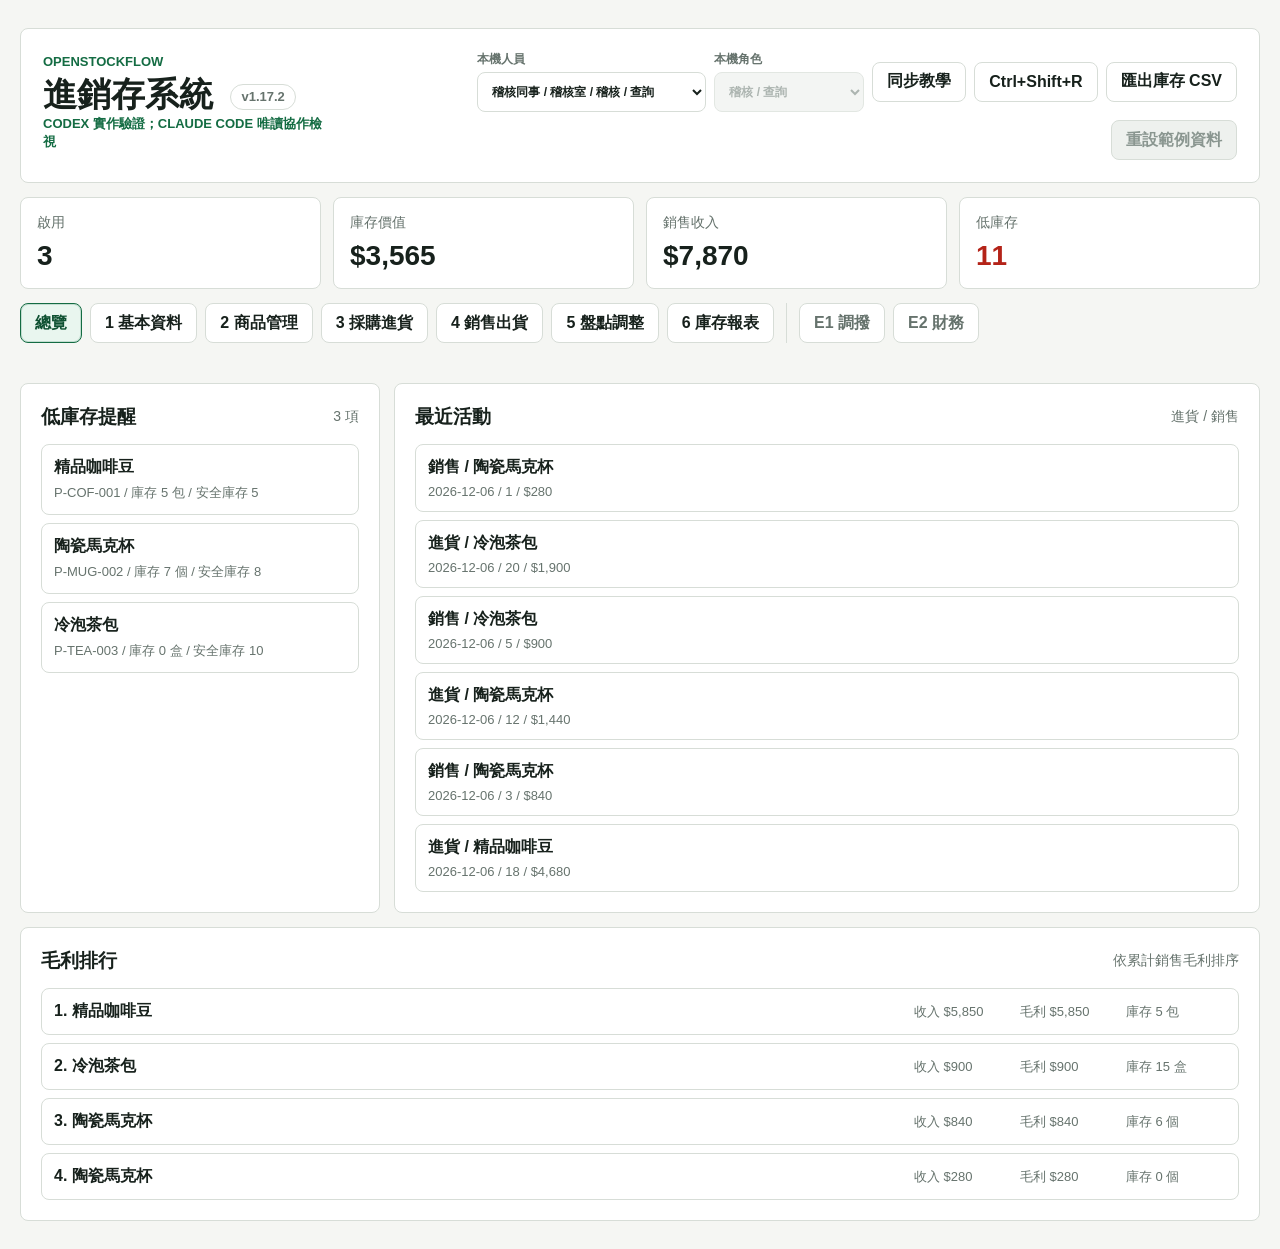
==== index.html @ f435f367 "Refactor: schema normalization — header/lines split, field renames, categoryId FK Problem 1: purchas" ====
<!doctype html>
<html lang="zh-Hant">
  <head>
    <meta charset="utf-8">
    <meta name="viewport" content="width=device-width, initial-scale=1">
    <title>OpenStockFlow 進銷存系統</title>
    <link rel="stylesheet" href="./styles.css?v=1.17.2">
  </head>
  <body>
    <main class="app-shell">
      <header class="app-header">
        <div>
          <p class="eyebrow">OpenStockFlow</p>
          <h1>進銷存系統 <span class="version-badge" id="app-version">v0.0.0</span></h1>
          <p class="eyebrow">Codex 實作驗證；Claude Code 唯讀協作檢視</p>
        </div>
        <div class="header-actions">
          <label class="role-control">
            <span>本機人員</span>
            <select id="employee-select" aria-label="本機人員"></select>
          </label>
          <label class="role-control">
            <span>本機角色</span>
            <select id="role-select" aria-label="本機角色">
              <option value="owner">老闆 / 管理者</option>
              <option value="purchasing">採購</option>
              <option value="sales">銷售</option>
              <option value="warehouse">倉管</option>
              <option value="finance">財務</option>
              <option value="auditor">稽核 / 查詢</option>
            </select>
          </label>
          <button class="button-secondary" id="learning-button" type="button" data-tab="learning">同步教學</button>
          <button class="button-secondary" id="refresh-button" type="button" title="重新整理頁面">Ctrl+Shift+R</button>
          <button class="button-secondary" id="export-button" type="button">匯出庫存 CSV</button>
          <button class="button-danger" id="reset-button" type="button">重設範例資料</button>
        </div>
      </header>

      <section class="metrics" aria-label="總覽指標">
        <article class="metric">
          <span>啟用商品</span>
          <strong id="metric-products">0</strong>
        </article>
        <article class="metric">
          <span>庫存價值</span>
          <strong id="metric-stock-value">$0</strong>
        </article>
        <article class="metric">
          <span>銷售收入</span>
          <strong id="metric-revenue">$0</strong>
        </article>
        <article class="metric danger-metric">
          <span>低庫存</span>
          <strong id="metric-low-stock">0</strong>
        </article>
      </section>

      <nav class="tabs" aria-label="OpenStockFlow 功能模組">
        <div class="tab-group" aria-label="第一版功能">
          <button class="tab is-active" type="button" data-tab="overview">總覽</button>
          <button class="tab" type="button" data-tab="masterdata">1 基本資料</button>
          <button class="tab" type="button" data-tab="products">2 商品管理</button>
          <button class="tab" type="button" data-tab="purchases">3 採購進貨</button>
          <button class="tab" type="button" data-tab="sales">4 銷售出貨</button>
          <button class="tab" type="button" data-tab="adjustments">5 盤點調整</button>
          <button class="tab" type="button" data-tab="reports">6 庫存報表</button>
        </div>
        <div class="tab-group extension-tabs" aria-label="延伸模組">
          <button class="tab extension-tab" type="button" data-tab="transfers">E1 調撥</button>
          <button class="tab extension-tab" type="button" data-tab="finance">E2 財務</button>
        </div>
      </nav>

      <p class="status" id="status-line" role="status"></p>

      <section class="view is-active" data-view="overview">
        <div class="two-column">
          <section class="panel">
            <div class="panel-head">
              <h2>低庫存提醒</h2>
              <span id="overview-low-count">0 項</span>
            </div>
            <div id="low-stock-list" class="compact-list"></div>
          </section>
          <section class="panel">
            <div class="panel-head">
              <h2>最近活動</h2>
              <span>進貨 / 銷售</span>
            </div>
            <div id="recent-activity" class="compact-list"></div>
          </section>
        </div>
        <section class="panel single-panel">
          <div class="panel-head">
            <h2>毛利排行</h2>
            <span>依累計銷售毛利排序</span>
          </div>
          <div id="profit-ranking" class="ranking-list"></div>
        </section>
      </section>

      <section class="view" data-view="products">
        <div class="two-column">
          <form class="panel form-panel" id="product-form">
            <div class="panel-head form-title">
              <h2 id="product-form-title">新增商品</h2>
              <button class="ghost-button is-hidden" id="cancel-product-edit" type="button">取消編輯</button>
            </div>
            <input name="id" type="hidden">
            <label><span>SKU</span><input name="sku" type="text" maxlength="24" required></label>
            <label><span>商品名稱</span><input name="name" type="text" maxlength="60" required></label>
            <div class="form-grid">
              <label><span>分類</span><select name="category" data-category-select required></select></label>
              <label><span>單位</span><input name="unit" type="text" maxlength="12" value="件"></label>
            </div>
            <div class="form-grid">
              <label><span>成本</span><input name="cost" type="number" min="0" step="1" required></label>
              <label><span>售價</span><input name="price" type="number" min="0" step="1" required></label>
            </div>
            <label><span>安全庫存</span><input name="safetyStock" type="number" min="0" step="1" value="5" required></label>
            <button id="product-submit-button" type="submit">新增商品</button>
          </form>

          <section class="panel">
            <div class="panel-head">
              <h2>商品列表</h2>
              <div class="filters">
                <input id="product-query" type="search" placeholder="搜尋 SKU / 名稱">
                <select id="product-category-filter"></select>
              </div>
            </div>
            <div class="table-wrap">
              <table>
                <thead>
                  <tr><th>SKU</th><th>商品</th><th>分類</th><th>成本</th><th>售價</th><th>狀態</th><th>操作</th></tr>
                </thead>
                <tbody id="product-table"></tbody>
              </table>
            </div>
          </section>
        </div>
      </section>

      <section class="view" data-view="masterdata">
        <div class="two-column">
          <form class="panel form-panel" id="category-form">
            <h2>新增商品分類</h2>
            <label><span>分類代碼</span><input name="code" type="text" maxlength="20" required></label>
            <label><span>分類名稱</span><input name="name" type="text" maxlength="40" required></label>
            <div class="form-grid">
              <label><span>排序</span><input name="sortOrder" type="number" min="0" step="1" value="10" required></label>
              <label><span>備註</span><input name="note" type="text" maxlength="80"></label>
            </div>
            <button type="submit">新增分類</button>
          </form>
          <section class="panel">
            <div class="panel-head">
              <h2>商品分類列表</h2>
              <div class="filters">
                <input id="category-query" type="search" placeholder="搜尋代碼 / 名稱">
                <span id="category-count">0 筆</span>
              </div>
            </div>
            <div class="table-wrap">
              <table>
                <thead><tr><th>代碼</th><th>名稱</th><th>排序</th><th>備註</th><th>狀態</th><th>操作</th></tr></thead>
                <tbody id="category-table"></tbody>
              </table>
            </div>
          </section>
        </div>

        <div class="two-column single-panel">
          <form class="panel form-panel" id="warehouse-form">
            <h2>新增倉庫</h2>
            <label><span>倉庫代碼</span><input name="code" type="text" maxlength="20" required></label>
            <label><span>倉庫名稱</span><input name="name" type="text" maxlength="40" required></label>
            <div class="form-grid">
              <label>
                <span>類型</span>
                <select name="type" required>
                  <option value="warehouse">倉庫</option>
                  <option value="store">門市</option>
                  <option value="display">展示</option>
                  <option value="return">退貨</option>
                </select>
              </label>
              <label><span>備註</span><input name="note" type="text" maxlength="80"></label>
            </div>
            <button type="submit">新增倉庫</button>
          </form>
          <section class="panel">
            <div class="panel-head">
              <h2>倉庫列表</h2>
              <div class="filters">
                <input id="warehouse-query" type="search" placeholder="搜尋代碼 / 名稱 / 類型">
                <span id="warehouse-count">0 筆</span>
              </div>
            </div>
            <div class="table-wrap">
              <table>
                <thead><tr><th>代碼</th><th>名稱</th><th>類型</th><th>備註</th><th>狀態</th><th>操作</th></tr></thead>
                <tbody id="warehouse-table"></tbody>
              </table>
            </div>
          </section>
        </div>

        <div class="two-column single-panel">
          <form class="panel form-panel" id="department-form">
            <h2>新增部門</h2>
            <label><span>部門代碼</span><input name="code" type="text" maxlength="20" required></label>
            <label><span>部門名稱</span><input name="name" type="text" maxlength="40" required></label>
            <div class="form-grid">
              <label>
                <span>類型</span>
                <select name="type" required>
                  <option value="sales">銷售</option>
                  <option value="purchasing">採購</option>
                  <option value="warehouse">倉管</option>
                  <option value="finance">財務</option>
                  <option value="admin">管理</option>
                  <option value="audit">稽核</option>
                </select>
              </label>
              <label><span>備註</span><input name="note" type="text" maxlength="80"></label>
            </div>
            <button type="submit">新增部門</button>
          </form>
          <section class="panel">
            <div class="panel-head">
              <h2>部門列表</h2>
              <div class="filters">
                <input id="department-query" type="search" placeholder="搜尋代碼 / 名稱 / 類型">
                <span id="department-count">0 筆</span>
              </div>
            </div>
            <div class="table-wrap">
              <table>
                <thead><tr><th>代碼</th><th>名稱</th><th>類型</th><th>備註</th><th>狀態</th><th>操作</th></tr></thead>
                <tbody id="department-table"></tbody>
              </table>
            </div>
          </section>
        </div>

        <div class="two-column single-panel">
          <form class="panel form-panel" id="employee-form">
            <h2>新增員工</h2>
            <label><span>員工編號</span><input name="employeeNo" type="text" maxlength="24" required></label>
            <label><span>姓名</span><input name="name" type="text" maxlength="40" required></label>
            <div class="form-grid">
              <label><span>部門</span><select name="departmentId" data-department-select required></select></label>
              <label>
                <span>角色</span>
                <select name="role" required>
                  <option value="sales">銷售</option>
                  <option value="purchasing">採購</option>
                  <option value="warehouse">倉管</option>
                  <option value="finance">財務</option>
                  <option value="auditor">稽核 / 查詢</option>
                  <option value="owner">老闆 / 管理者</option>
                </select>
              </label>
            </div>
            <label><span>備註</span><input name="note" type="text" maxlength="80"></label>
            <button type="submit">新增員工</button>
          </form>
          <section class="panel">
            <div class="panel-head">
              <h2>員工列表</h2>
              <div class="filters">
                <input id="employee-query" type="search" placeholder="搜尋編號 / 姓名 / 部門">
                <span id="employee-count">0 筆</span>
              </div>
            </div>
            <div class="table-wrap">
              <table>
                <thead><tr><th>編號</th><th>姓名</th><th>部門</th><th>角色</th><th>狀態</th><th>操作</th></tr></thead>
                <tbody id="employee-table"></tbody>
              </table>
            </div>
          </section>
        </div>

        <section class="panel single-panel">
          <div class="panel-head">
            <h2>資料備份</h2>
            <div class="filters">
              <button class="button-secondary" id="backup-export-button" type="button">匯出完整備份</button>
              <label class="file-control"><span>選擇備份檔</span><input id="backup-file-input" type="file" accept="application/json,.json"></label>
              <button class="button-danger" id="restore-button" type="button" disabled>還原資料</button>
            </div>
          </div>
          <div id="backup-preview" class="backup-preview empty">尚未選擇備份檔。</div>
        </section>
      </section>

      <section class="view" data-view="masterdata">
        <div class="two-column">
          <form class="panel form-panel" id="partner-form">
            <div class="panel-head form-title">
              <h2 id="partner-form-title">新增往來對象</h2>
              <button class="ghost-button is-hidden" id="cancel-partner-edit" type="button">取消編輯</button>
            </div>
            <input name="id" type="hidden">
            <label>
              <span>類型</span>
              <select name="role" required>
                <option value="supplier">供應商</option>
                <option value="customer">客戶</option>
              </select>
            </label>
            <label><span>名稱</span><input name="name" type="text" maxlength="50" required></label>
            <div class="form-grid">
              <label><span>聯絡人</span><input name="contact" type="text" maxlength="40"></label>
              <label><span>電話</span><input name="phone" type="text" maxlength="30"></label>
            </div>
            <label><span>備註</span><input name="note" type="text" maxlength="80"></label>
            <button id="partner-submit-button" type="submit">新增往來對象</button>
          </form>
          <section class="panel">
            <div class="panel-head">
              <h2>往來對象列表</h2>
              <div class="filters">
                <input id="partner-query" type="search" placeholder="搜尋名稱 / 聯絡人">
                <select id="partner-role-filter">
                  <option value="">全部類型</option>
                  <option value="supplier">供應商</option>
                  <option value="customer">客戶</option>
                </select>
              </div>
            </div>
            <div class="table-wrap">
              <table>
                <thead><tr><th>類型</th><th>名稱</th><th>聯絡人</th><th>電話</th><th>狀態</th><th>操作</th></tr></thead>
                <tbody id="partner-table"></tbody>
              </table>
            </div>
          </section>
        </div>
      </section>

      <section class="view" data-view="purchases">
        <div class="two-column">
          <form class="panel form-panel" id="purchase-form">
            <h2>新增進貨單</h2>
            <label><span>進貨倉庫</span><select name="warehouseId" data-warehouse-select required></select></label>
            <label><span>第 1 筆商品</span><select name="productId" data-product-select required></select></label>
            <div class="form-grid">
              <label><span>數量</span><input name="quantity" type="number" min="1" step="1" required></label>
              <label><span>進貨單價</span><input name="unitCost" type="number" min="0" step="1" required></label>
            </div>
            <label><span>第 2 筆商品（選填）</span><select name="productId2" data-product-select></select></label>
            <div class="form-grid">
              <label><span>第 2 筆數量</span><input name="quantity2" type="number" min="1" step="1"></label>
              <label><span>第 2 筆單價</span><input name="unitCost2" type="number" min="0" step="1"></label>
            </div>
            <label><span>供應商</span><select name="supplierId" data-supplier-select></select></label>
            <label><span>日期</span><input name="date" type="date" required></label>
            <label><span>備註</span><input name="note" type="text" maxlength="80"></label>
            <label class="checkbox-filter"><input name="saveAsDraft" type="checkbox"><span>先存草稿</span></label>
            <label class="checkbox-filter"><input name="createPayable" type="checkbox"><span>建立應付帳款</span></label>
            <label><span>付款到期日</span><input name="dueDate" type="date"></label>
            <button type="submit">儲存進貨單</button>
          </form>
          <section class="panel">
            <div class="panel-head">
              <h2>進貨紀錄</h2>
              <div class="filters">
                <input id="purchase-query" type="search" placeholder="搜尋商品 / 供應商">
                <input id="purchase-month" type="month">
                <label class="checkbox-filter" data-void-ui-include-voided-filter><input id="purchase-include-voided" type="checkbox"><span>包含作廢</span></label>
                <span id="purchase-count">0 筆</span>
              </div>
            </div>
            <div id="purchase-list" class="record-list"></div>
          </section>
        </div>
        <section class="panel single-panel">
          <div class="panel-head">
            <h2>進貨退貨紀錄</h2>
            <span id="purchase-return-count">0 筆</span>
          </div>
          <div id="purchase-return-list" class="record-list"></div>
        </section>
      </section>

      <section class="view" data-view="sales">
        <div class="two-column">
          <form class="panel form-panel" id="sale-form">
            <h2>新增銷售單</h2>
            <label><span>出貨倉庫</span><select name="warehouseId" data-warehouse-select data-sale-warehouse required></select></label>
            <label><span>第 1 筆商品</span><select name="productId" data-product-select required></select></label>
            <div class="form-grid">
              <label><span>數量</span><input name="quantity" type="number" min="1" step="1" required></label>
              <label><span>銷售單價</span><input name="unitPrice" type="number" min="0" step="1" required></label>
            </div>
            <label><span>第 2 筆商品（選填）</span><select name="productId2" data-product-select></select></label>
            <div class="form-grid">
              <label><span>第 2 筆數量</span><input name="quantity2" type="number" min="1" step="1"></label>
              <label><span>第 2 筆單價</span><input name="unitPrice2" type="number" min="0" step="1"></label>
            </div>
            <label><span>客戶</span><select name="customerId" data-customer-select></select></label>
            <label><span>日期</span><input name="date" type="date" required></label>
            <label><span>備註</span><input name="note" type="text" maxlength="80"></label>
            <label class="checkbox-filter"><input name="saveAsDraft" type="checkbox"><span>先存草稿</span></label>
            <label class="checkbox-filter"><input name="createReceivable" type="checkbox"><span>建立應收帳款</span></label>
            <label><span>收款到期日</span><input name="dueDate" type="date"></label>
            <button type="submit">儲存銷售單</button>
          </form>
          <section class="panel">
            <div class="panel-head">
              <h2>銷售紀錄</h2>
              <div class="filters">
                <input id="sale-query" type="search" placeholder="搜尋商品 / 客戶">
                <input id="sale-month" type="month">
                <label class="checkbox-filter" data-void-ui-include-voided-filter><input id="sale-include-voided" type="checkbox"><span>包含作廢</span></label>
                <span id="sale-count">0 筆</span>
              </div>
            </div>
            <div id="sale-list" class="record-list"></div>
          </section>
        </div>
        <section class="panel single-panel">
          <div class="panel-head">
            <h2>銷售退貨紀錄</h2>
            <span id="sale-return-count">0 筆</span>
          </div>
          <div id="sale-return-list" class="record-list"></div>
        </section>
      </section>

      <section class="view" data-view="adjustments">
        <div class="two-column">
          <form class="panel form-panel" id="adjustment-form">
            <h2>新增盤點調整</h2>
            <label><span>盤點倉庫</span><select name="warehouseId" data-warehouse-select required></select></label>
            <label><span>盤點商品</span><select name="productId" data-product-select required></select></label>
            <label><span>實際盤點數量</span><input name="countedQuantity" type="number" min="0" step="1" required></label>
            <div class="form-grid">
              <label>
                <span>原因</span>
                <select name="reason" required>
                  <option value="盤點差異">盤點差異</option>
                  <option value="損耗">損耗</option>
                  <option value="補登">補登</option>
                  <option value="資料修正">資料修正</option>
                </select>
              </label>
              <label><span>日期</span><input name="date" type="date" required></label>
            </div>
            <label><span>備註</span><input name="note" type="text" maxlength="80"></label>
            <button type="submit">儲存盤點調整</button>
          </form>
          <section class="panel">
            <div class="panel-head">
              <h2>盤點調整紀錄</h2>
              <div class="filters">
                <input id="adjustment-query" type="search" placeholder="搜尋商品 / 單號 / 原因">
                <input id="adjustment-month" type="month">
                <span id="adjustment-count">0 筆</span>
              </div>
            </div>
            <div id="adjustment-list" class="record-list"></div>
          </section>
        </div>
      </section>

      <section class="view" data-view="transfers">
        <div class="two-column">
          <form class="panel form-panel" id="transfer-form">
            <h2>新增調撥單</h2>
            <div class="form-grid">
              <label><span>來源倉庫</span><select name="fromWarehouseId" data-warehouse-select id="transfer-from-warehouse" required></select></label>
              <label><span>目的倉庫</span><select name="toWarehouseId" data-warehouse-select required></select></label>
            </div>
            <label><span>第 1 筆商品</span><select name="productId" data-transfer-product-select required></select></label>
            <label><span>第 1 筆數量</span><input name="quantity" type="number" min="1" step="1" required></label>
            <label><span>第 2 筆商品（選填）</span><select name="productId2" data-transfer-product-select></select></label>
            <label><span>第 2 筆數量</span><input name="quantity2" type="number" min="1" step="1"></label>
            <label><span>日期</span><input name="date" type="date" required></label>
            <label><span>備註</span><input name="note" type="text" maxlength="80"></label>
            <button type="submit">儲存調撥單</button>
          </form>
          <section class="panel">
            <div class="panel-head">
              <h2>調撥紀錄</h2>
              <div class="filters">
                <input id="transfer-query" type="search" placeholder="搜尋商品 / 倉庫 / 單號">
                <input id="transfer-month" type="month">
                <span id="transfer-count">0 筆</span>
              </div>
            </div>
            <div id="transfer-list" class="record-list"></div>
          </section>
        </div>
      </section>

      <section class="view" data-view="finance">
        <section class="report-grid" aria-label="財務摘要">
          <article class="report-card"><span>應收餘額</span><strong id="finance-receivable-balance">$0</strong><small id="finance-receivable-paid">$0 已收</small></article>
          <article class="report-card"><span>應付餘額</span><strong id="finance-payable-balance">$0</strong><small id="finance-payable-paid">$0 已付</small></article>
          <article class="report-card"><span>本期收款</span><strong id="finance-cash-in">$0</strong><small>已入帳收款</small></article>
          <article class="report-card"><span>本期付款</span><strong id="finance-cash-out">$0</strong><small>已入帳付款</small></article>
        </section>
        <div class="two-column">
          <form class="panel form-panel" id="payment-form">
            <h2>登錄收付款</h2>
            <div class="form-grid">
              <label><span>方向</span><select name="direction" id="payment-direction" required><option value="in">收款</option><option value="out">付款</option></select></label>
              <label><span>沖帳對象</span><select name="targetId" id="payment-target" required></select></label>
            </div>
            <label><span>金額</span><input name="amount" type="number" min="0" step="0.01" data-numeric="money" required></label>
            <div class="form-grid">
              <label><span>方式</span><select name="method">
                <option value="現金">現金</option>
                <option value="匯款">匯款</option>
                <option value="支票">支票</option>
                <option value="信用卡">信用卡</option>
                <option value="其他">其他</option>
              </select></label>
              <label><span>日期</span><input name="date" type="date" required></label>
            </div>
            <label><span>備註</span><input name="note" type="text" maxlength="80"></label>
            <button type="submit">儲存收付款</button>
          </form>
          <section class="panel">
            <div class="panel-head">
              <h2>應收 / 應付</h2>
              <div class="filters">
                <input id="finance-query" type="search" placeholder="搜尋客戶 / 供應商 / 單號">
                <input id="finance-month" type="month">
              </div>
            </div>
            <div class="finance-columns">
              <div><h2 class="subhead">應收</h2><div id="receivable-list" class="record-list"></div></div>
              <div><h2 class="subhead">應付</h2><div id="payable-list" class="record-list"></div></div>
            </div>
          </section>
        </div>
        <div class="two-column single-panel">
          <form class="panel form-panel" id="preferences-form">
            <h2>語系、格式與報表設定</h2>
            <div class="form-grid">
              <label><span>介面語言</span><select name="interfaceLanguage"><option value="zh-Hant">繁體中文</option></select></label>
              <label><span>地區格式</span><select name="locale"><option value="zh-Hant-TW">繁中 / 台灣</option><option value="en-US">英文 / 美國</option><option value="ja-JP">日文 / 日本</option></select></label>
            </div>
            <div class="form-grid">
              <label><span>數量小數位</span><input name="quantityDecimals" type="number" min="0" max="6" step="1" data-numeric="integer" required></label>
              <label><span>金額小數位</span><input name="moneyDecimals" type="number" min="0" max="6" step="1" data-numeric="integer" required></label>
            </div>
            <div class="form-grid">
              <label><span>千分位符號</span><input name="thousandsSeparator" type="text" maxlength="2"></label>
              <label><span>小數點符號</span><input name="decimalSeparator" type="text" maxlength="2"></label>
            </div>
            <label><span>日期格式</span><select name="dateFormat"><option value="YYYY-MM-DD">YYYY-MM-DD</option><option value="YYYY/MM/DD">YYYY/MM/DD</option><option value="DD/MM/YYYY">DD/MM/YYYY</option><option value="MM/DD/YYYY">MM/DD/YYYY</option></select></label>
            <div class="form-grid">
              <label><span>貨幣代碼</span><input name="currencyCode" type="text" maxlength="8" placeholder="TWD"></label>
              <label><span>貨幣符號</span><input name="currencySymbol" type="text" maxlength="4" placeholder="$"></label>
            </div>
            <label><span>貨幣符號位置</span><select name="currencyPosition"><option value="prefix">金額前方</option><option value="suffix">金額後方</option></select></label>
            <label><span>報表抬頭</span><input name="reportTitle" type="text" maxlength="80"></label>
            <label><span>頁首文字</span><input name="reportHeaderText" type="text" maxlength="80"></label>
            <label><span>頁尾文字</span><input name="reportFooterText" type="text" maxlength="120"></label>
            <label class="checkbox-filter"><input name="showPrintDate" type="checkbox"><span>列印時顯示日期</span></label>
            <button type="submit">儲存設定</button>
          </form>
          <section class="panel">
            <div class="panel-head"><h2>收付款紀錄</h2><span id="payment-count">0 筆</span></div>
            <div id="payment-list" class="record-list"></div>
          </section>
        </div>
      </section>

      <section class="view" data-view="reports">
        <section class="report-hero panel">
          <div>
            <h2 id="report-title">營運報表</h2>
            <p id="report-header-text">彙整進貨、銷售、庫存、調撥與財務資料。</p>
            <p class="print-meta" id="report-print-date"></p>
          </div>
          <div class="filters">
            <label class="report-month"><span>報表月份</span><input id="report-month" type="month"></label>
            <button class="button-secondary" id="report-print-button" type="button">列印報表</button>
          </div>
        </section>
        <section class="panel single-panel">
          <div class="panel-head"><h2>財務摘要</h2><span id="finance-report-label">本期</span></div>
          <section class="report-grid" aria-label="報表財務摘要">
            <article class="report-card"><span>應收未結</span><strong id="report-receivable-balance">$0</strong><small id="report-receivable-total">$0 應收總額</small></article>
            <article class="report-card"><span>應付未結</span><strong id="report-payable-balance">$0</strong><small id="report-payable-total">$0 應付總額</small></article>
            <article class="report-card"><span>現金流入</span><strong id="report-cash-in">$0</strong><small>收款入帳</small></article>
            <article class="report-card"><span>現金流出</span><strong id="report-cash-out">$0</strong><small>付款入帳</small></article>
          </section>
        </section>
        <section class="report-grid" aria-label="報表摘要">
          <article class="report-card"><span>銷售收入</span><strong id="report-sales-revenue">$0</strong><small id="report-sales-count">0 筆 / 0 件</small></article>
          <article class="report-card"><span>進貨成本</span><strong id="report-purchase-cost">$0</strong><small id="report-purchase-count">0 筆 / 0 件</small></article>
          <article class="report-card"><span>毛利</span><strong id="report-gross-profit">$0</strong><small id="report-margin-rate">毛利率 0%</small></article>
          <article class="report-card"><span>低庫存項目</span><strong id="report-low-stock">0</strong><small>需要補貨</small></article>
        </section>
        <section class="panel single-panel"><div class="panel-head"><h2>倉庫庫存摘要</h2><span>依倉庫彙總庫存狀態</span></div><div id="warehouse-summary-cards" class="ranking-list"></div></section>
        <section class="panel single-panel"><div class="panel-head"><h2>倉庫調撥摘要</h2><span>各倉庫調入、調出與淨流量</span></div><div id="warehouse-transfer-cards" class="ranking-list"></div></section>
        <section class="panel single-panel"><div class="panel-head"><h2>商品跨倉分布</h2><span>各商品在不同倉庫的庫存</span></div><div id="warehouse-distribution-list" class="compact-list"></div></section>
        <div class="two-column report-sections">
          <section class="panel"><div class="panel-head"><h2>銷售明細</h2><span id="report-sales-label">全部</span></div><div id="report-sales-list" class="record-list"></div></section>
          <section class="panel"><div class="panel-head"><h2>進貨明細</h2><span id="report-purchases-label">全部</span></div><div id="report-purchase-list" class="record-list"></div></section>
        </div>
        <section class="panel single-panel"><div class="panel-head"><h2>毛利排行報表</h2><span>依累計銷售毛利排序</span></div><div id="report-profit-ranking" class="ranking-list"></div></section>
        <section class="panel single-panel">
          <div class="panel-head">
            <h2>庫存異動明細</h2>
            <div class="filters"><input id="movement-query" type="search" placeholder="搜尋商品 / 對象 / 備註"><span id="movement-count">0 筆</span></div>
          </div>
          <div class="table-wrap">
            <table>
              <thead><tr><th>日期</th><th>類型</th><th>單號 / 商品</th><th>異動數量</th><th>金額</th><th>對象</th><th>備註</th></tr></thead>
              <tbody id="movement-table"></tbody>
            </table>
          </div>
        </section>
        <section class="panel single-panel">
          <div class="panel-head">
            <h2>稽核紀錄</h2>
            <div class="filters">
              <input id="audit-query" type="search" placeholder="搜尋操作者 / 單號 / 摘要">
              <input id="audit-month" type="month">
              <select id="audit-action-filter">
                <option value="">全部動作</option>
                <option value="create">新增</option>
                <option value="delete">刪除 / 作廢</option>
                <option value="update">修改</option>
                <option value="read">查詢</option>
                <option value="print">列印</option>
                <option value="export">匯出</option>
                <option value="restore">還原</option>
                <option value="access">權限</option>
              </select>
              <label class="checkbox-filter"><input id="audit-high-risk-only" type="checkbox"><span>只看高風險</span></label>
              <button class="button-secondary" id="audit-export-button" type="button">匯出稽核 CSV</button>
              <span id="audit-count">0 筆</span>
            </div>
          </div>
          <div class="table-wrap">
            <table>
              <thead><tr><th>時間</th><th>操作者</th><th>動作</th><th>對象</th><th>摘要</th><th>結果</th><th>風險</th></tr></thead>
              <tbody id="audit-table"></tbody>
            </table>
          </div>
        </section>
        <section class="panel">
          <div class="panel-head stock-head">
            <h2>庫存報表</h2>
            <div class="filters">
              <input id="stock-query" type="search" placeholder="搜尋 SKU / 名稱">
              <select id="category-filter"></select>
              <select id="warehouse-filter"></select>
              <select id="stock-sort">
                <option value="sku">依 SKU</option>
                <option value="lowStockFirst">低庫存優先</option>
                <option value="onHandAsc">庫存由少到多</option>
                <option value="stockValueDesc">庫存價值由高到低</option>
                <option value="grossProfitDesc">毛利由高到低</option>
              </select>
              <label class="checkbox-filter"><input id="low-stock-only" type="checkbox"><span>只看低庫存</span></label>
            </div>
          </div>
          <div class="table-wrap">
            <table>
              <thead><tr><th>SKU</th><th>商品</th><th>倉庫</th><th>分類</th><th>庫存</th><th>調整</th><th>安全庫存</th><th>庫存價值</th><th>收入</th><th>毛利</th><th>狀態</th></tr></thead>
              <tbody id="stock-table"></tbody>
            </table>
          </div>
        </section>
      </section>

      <section class="view" data-view="learning">
        <section class="learning-shell">
          <aside class="learning-sidebar panel" aria-label="同步教學章節">
            <div class="learning-sidebar-head">
              <h2>同步教學</h2>
              <input id="learning-query" type="search" placeholder="搜尋同步 / 備份 / 借出 / 應收">
            </div>
            <div id="learning-topic-list" class="learning-topic-list"></div>
          </aside>
          <section class="learning-main panel">
            <div id="learning-content" class="learning-content"></div>
            <div class="learning-nav">
              <button class="button-secondary" id="learning-prev" type="button">上一章</button>
              <button class="button-secondary" id="learning-next" type="button">下一章</button>
            </div>
          </section>
          <aside class="learning-reference panel" aria-label="人肉驗證清單">
            <div class="panel-head">
              <h2>人肉驗證清單</h2>
              <span>範例資料</span>
            </div>
            <div id="learning-checklist" class="learning-checklist"></div>
          </aside>
        </section>
      </section>

    </main>

    <script>
    /* ── Script loader ── 升版只需改這一處 ── */
    (function () {
      var V = "1.17.2";
      var files = [
        "core/inventoryUtils", "core/inventoryModelsMaster", "core/inventoryModelsFinance", "core/inventoryModels", "ui/inventoryI18n", "services/inventoryAccess",
        "services/inventoryAudit", "services/inventoryBackup", "core/inventoryReports", "ui/inventoryMasterDataUi",
        "core/inventoryStoreMaster", "core/inventoryStoreFinance", "core/inventoryStoreTransactions",
        "core/inventoryStore", "core/inventoryStorage", "ui/inventoryRenderers", "ui/inventoryMessages",
        "app/appSeedData",
        "app/appFormatters", "app/appTextBaseline", "app/appDocumentUi",
        "app/appMaster", "app/appPurchases", "app/appSales", "app/appAdjustments", "app/appFinance", "app/appReports",
        "app/app"
      ];
      function load(i) {
        if (i >= files.length) return;
        var s = document.createElement("script");
        s.src = "./" + files[i] + ".js?v=" + V;
        s.onload = function () { load(i + 1); };
        document.body.appendChild(s);
      }
      load(0);
    })();
    </script>
  </body>
</html>
---- styles.css ----
/* Sections: Base, Layout, Controls, Metrics/Nav, Page Layouts, Reports, Panels/Forms, Tables, Badges/Actions, Lists/Cards, States, Learning, Responsive */
/* Base */
:root {
  color-scheme: light;
  --bg: #f5f6f3;
  --surface: #ffffff;
  --ink: #17211c;
  --muted: #66736d;
  --line: #d7ddd7;
  --green: #146c43;
  --green-dark: #0f5132;
  --red: #b42318;
  --red-dark: #8f1b12;
  --blue: #315f93;
  --blue-dark: #244c77;
  --amber: #a16207;
  --focus: rgb(20 108 67 / 0.18);
  --danger-focus: rgb(180 35 24 / 0.18);
}

* {
  box-sizing: border-box;
}

body {
  margin: 0;
  min-height: 100vh;
  background: var(--bg);
  color: var(--ink);
  font-family: "Segoe UI", "Noto Sans TC", Arial, sans-serif;
}

button,
input,
select {
  font: inherit;
}

/* Layout */
.app-shell {
  width: min(1240px, calc(100% - 32px));
  margin: 0 auto;
  padding: 28px 0;
}

.app-header,
.metric,
.panel {
  background: var(--surface);
  border: 1px solid var(--line);
  border-radius: 8px;
}

.app-header {
  display: flex;
  justify-content: space-between;
  align-items: center;
  gap: 18px;
  padding: 22px;
}

.header-actions {
  display: flex;
  align-items: center;
  justify-content: flex-end;
  flex-wrap: wrap;
  gap: 10px;
}

.role-control {
  display: grid;
  gap: 4px;
  min-width: 150px;
  color: var(--muted);
  font-size: 12px;
  font-weight: 800;
}

.role-control select {
  min-height: 38px;
  border: 1px solid var(--line);
  border-radius: 8px;
  background: #fff;
  color: var(--ink);
  padding: 0 10px;
}

.eyebrow {
  margin: 0 0 6px;
  color: var(--green);
  font-size: 13px;
  font-weight: 900;
  letter-spacing: 0;
  text-transform: uppercase;
}

h1,
h2 {
  margin: 0;
  letter-spacing: 0;
}

h1 {
  font-size: 34px;
  line-height: 1.15;
}

.version-badge {
  display: inline-flex;
  align-items: center;
  min-height: 26px;
  margin-left: 8px;
  border: 1px solid var(--line);
  border-radius: 999px;
  padding: 0 10px;
  color: var(--muted);
  font-size: 13px;
  font-weight: 800;
  vertical-align: middle;
}

h2 {
  font-size: 19px;
}

/* Controls */
.header-actions,
.filters {
  display: flex;
  flex-wrap: wrap;
  gap: 8px;
  align-items: center;
}

button {
  height: 40px;
  border: 1px solid var(--green);
  border-radius: 8px;
  background: var(--green);
  color: #ffffff;
  cursor: pointer;
  font-weight: 800;
  padding: 0 14px;
}

button:hover {
  background: var(--green-dark);
}

button:focus-visible,
.tab:focus-visible,
.text-button:focus-visible,
input:focus-visible,
select:focus-visible {
  outline: 3px solid var(--focus);
  outline-offset: 2px;
}

button:disabled,
button.is-disabled,
input:disabled,
select:disabled {
  border-color: var(--line);
  background: #eef1ee;
  color: #8a9690;
  cursor: not-allowed;
}

.button-secondary {
  border-color: var(--line);
  background: #ffffff;
  color: var(--ink);
}

.button-secondary:hover {
  border-color: var(--blue);
  background: #eef5fb;
  color: var(--blue-dark);
}

.header-actions .button-secondary.is-active {
  border-color: var(--green);
  background: #e9f6ef;
  color: var(--green-dark);
}

.button-danger {
  border-color: var(--red);
  background: #ffffff;
  color: var(--red);
}

.button-danger:hover {
  background: var(--red);
  color: #ffffff;
}

.button-danger:focus-visible,
.text-button.action-danger:focus-visible {
  outline-color: var(--danger-focus);
}

.ghost-button,
.tab {
  border-color: var(--line);
  background: #ffffff;
  color: var(--ink);
}

.ghost-button:hover,
.tab:hover {
  background: #eef3ef;
}

/* Metrics and navigation */
.metrics {
  display: grid;
  grid-template-columns: repeat(4, minmax(0, 1fr));
  gap: 12px;
  margin: 14px 0;
}

.metric {
  display: grid;
  gap: 8px;
  padding: 16px;
}

.metric span {
  color: var(--muted);
  font-size: 14px;
}

.metric strong {
  font-size: 28px;
}

.danger-metric strong {
  color: var(--red);
}

.tabs {
  display: flex;
  gap: 8px;
  overflow-x: auto;
  padding-bottom: 8px;
}

.tab-group {
  display: flex;
  flex: 0 0 auto;
  gap: 8px;
}

.extension-tabs {
  border-left: 1px solid var(--line);
  margin-left: 4px;
  padding-left: 12px;
}

.tab {
  flex: 0 0 auto;
}

.extension-tab {
  color: var(--muted);
}

.tab.is-active {
  border-color: var(--green);
  color: var(--green-dark);
  background: #e9f6ef;
  box-shadow: inset 0 0 0 1px rgb(20 108 67 / 0.18);
}

.status {
  min-height: 22px;
  margin: 0 0 10px;
  color: var(--muted);
  font-size: 14px;
}

.status.is-error {
  color: var(--red);
  font-weight: 800;
}

.status.is-success {
  color: var(--green-dark);
  font-weight: 800;
}

.status.is-warning {
  color: var(--amber);
  font-weight: 800;
}

.view {
  display: none;
}

.view.is-active {
  display: block;
}

/* Page layouts */
.two-column {
  display: grid;
  grid-template-columns: 360px 1fr;
  gap: 14px;
}

.single-panel {
  margin-top: 14px;
}

/* Reports */
.report-hero {
  display: flex;
  justify-content: space-between;
  gap: 18px;
  align-items: center;
  margin-bottom: 14px;
}

.report-hero p {
  margin: 6px 0 0;
  color: var(--muted);
}

.print-meta {
  font-size: 13px;
}

.report-month {
  min-width: 220px;
}

.report-grid {
  display: grid;
  grid-template-columns: repeat(4, minmax(0, 1fr));
  gap: 12px;
  margin-bottom: 14px;
}

.report-card {
  display: grid;
  gap: 8px;
  padding: 16px;
  border: 1px solid var(--line);
  border-radius: 8px;
  background: var(--surface);
}

.report-card span,
.report-card small {
  color: var(--muted);
}

.report-card strong {
  font-size: 26px;
}

.report-sections {
  margin-bottom: 14px;
}

.finance-columns {
  display: grid;
  grid-template-columns: repeat(2, minmax(0, 1fr));
  gap: 14px;
}

.subhead {
  margin-bottom: 10px;
  font-size: 15px;
}

/* Panels and forms */
.panel {
  min-width: 0;
  padding: 20px;
}

.form-panel {
  display: grid;
  gap: 14px;
  align-content: start;
}

.form-grid {
  display: grid;
  grid-template-columns: repeat(2, minmax(0, 1fr));
  gap: 10px;
}

label {
  display: grid;
  gap: 7px;
  color: var(--muted);
  font-size: 14px;
  font-weight: 800;
}

input,
select {
  width: 100%;
  height: 40px;
  border: 1px solid var(--line);
  border-radius: 8px;
  background: #ffffff;
  color: var(--ink);
  padding: 0 11px;
}

input:focus,
select:focus {
  border-color: var(--green);
  outline: 3px solid rgb(20 108 67 / 0.16);
}

.panel-head {
  display: flex;
  justify-content: space-between;
  align-items: center;
  gap: 12px;
  margin-bottom: 14px;
}

.form-title {
  margin-bottom: 0;
}

.is-hidden {
  display: none !important;
}

.panel-head span {
  color: var(--muted);
  font-size: 14px;
}

.panel-head input {
  max-width: 260px;
}

.panel-head .filters input,
.panel-head .filters select {
  max-width: 180px;
}

.stock-head {
  align-items: start;
}

.checkbox-filter {
  grid-auto-flow: column;
  align-items: center;
  gap: 8px;
  height: 40px;
  padding: 0 10px;
  border: 1px solid var(--line);
  border-radius: 8px;
  background: #ffffff;
}

.checkbox-filter input {
  width: 16px;
  height: 16px;
}

.file-control {
  display: inline-flex;
  grid-auto-flow: initial;
  align-items: center;
  height: 40px;
  gap: 8px;
  border: 1px solid var(--line);
  border-radius: 8px;
  background: #ffffff;
  color: var(--ink);
  padding: 0 10px;
}

.file-control input {
  width: min(240px, 100%);
  height: auto;
  border: 0;
  padding: 0;
}

/* Tables */
.table-wrap {
  overflow-x: auto;
}

table {
  width: 100%;
  border-collapse: collapse;
  min-width: 760px;
}

th,
td {
  padding: 11px 10px;
  border-bottom: 1px solid var(--line);
  text-align: left;
  vertical-align: middle;
}

th {
  color: var(--muted);
  font-size: 13px;
  font-weight: 900;
}

td {
  font-size: 14px;
}

.row-title {
  display: grid;
  gap: 3px;
}

.row-title strong {
  overflow-wrap: anywhere;
}

.row-title span {
  color: var(--muted);
  font-size: 12px;
}

/* Badges and actions */
.badge {
  display: inline-flex;
  align-items: center;
  min-height: 26px;
  border-radius: 999px;
  padding: 0 9px;
  background: #edf4f0;
  color: var(--green-dark);
  font-size: 12px;
  font-weight: 900;
}

.badge.warn {
  background: #fff7ed;
  color: var(--amber);
}

.badge.neutral {
  background: #eef2ff;
  color: var(--blue);
}

.badge.danger {
  background: #fff1f0;
  color: var(--red);
}

.text-button {
  height: 32px;
  border-color: var(--line);
  background: #ffffff;
  color: var(--blue-dark);
  padding: 0 10px;
}

.text-button:hover {
  border-color: var(--blue);
  background: #eef5fb;
  color: var(--blue-dark);
}

.text-button.action-danger {
  border-color: #f0c9c5;
  color: var(--red);
}

.text-button.action-danger:hover {
  border-color: var(--red);
  background: var(--red);
  color: #ffffff;
}

/* Lists and cards */
.record-list,
.compact-list,
.ranking-list {
  display: grid;
  gap: 8px;
}

.record-card,
.compact-card,
.ranking-card {
  display: grid;
  gap: 6px;
  padding: 12px;
  border: 1px solid var(--line);
  border-radius: 8px;
}

.record-card {
  grid-template-columns: 1fr auto;
  align-items: center;
}

.record-side {
  display: flex;
  gap: 8px;
  align-items: center;
  justify-content: end;
}

.table-actions {
  display: flex;
  flex-wrap: wrap;
  gap: 6px;
}

.ranking-card {
  grid-template-columns: minmax(0, 1fr) repeat(3, minmax(100px, auto));
  align-items: center;
}

.record-card strong,
.compact-card strong,
.ranking-card strong {
  overflow-wrap: anywhere;
}

.record-meta,
.compact-meta {
  color: var(--muted);
  font-size: 13px;
}

.void-detail {
  display: grid;
  gap: 4px;
  margin-top: 8px;
  padding: 9px 10px;
  border: 1px solid #f0c9c5;
  border-radius: 8px;
  background: #fffafa;
  color: var(--muted);
  font-size: 12px;
}

/* Amounts and movement states */
.amount {
  font-size: 16px;
  font-weight: 900;
}

.amount.income {
  color: var(--green);
}

.amount.expense {
  color: var(--red);
}

.movement-positive {
  color: var(--green-dark);
  font-weight: 900;
}

.movement-negative {
  color: var(--red);
  font-weight: 900;
}

.text-danger { color: var(--red); font-weight: 500; }

/* Empty and backup states */
.empty {
  padding: 24px;
  color: var(--muted);
  text-align: center;
}

.backup-preview {
  display: grid;
  gap: 8px;
  color: var(--muted);
}

.backup-preview strong {
  color: var(--ink);
}

/* Learning */
.learning-shell {
  display: grid;
  grid-template-columns: 260px minmax(0, 1fr) 280px;
  gap: 14px;
  align-items: start;
}

.learning-sidebar,
.learning-reference {
  position: sticky;
  top: 14px;
}

.learning-sidebar-head,
.learning-content,
.learning-checklist,
.learning-section {
  display: grid;
  gap: 12px;
}

.learning-sidebar-head {
  margin-bottom: 12px;
}

.learning-topic-list {
  display: grid;
  gap: 6px;
}

.learning-topic-button {
  width: 100%;
  height: auto;
  min-height: 42px;
  justify-content: start;
  border-color: var(--line);
  background: #ffffff;
  color: var(--ink);
  text-align: left;
}

.learning-topic-button:hover,
.learning-topic-button.is-active {
  border-color: var(--green);
  background: #e9f6ef;
  color: var(--green-dark);
}

.learning-hero {
  display: grid;
  gap: 8px;
  padding-bottom: 14px;
  border-bottom: 1px solid var(--line);
}

.learning-hero p,
.learning-section p,
.learning-section li,
.learning-checklist li {
  color: var(--muted);
  line-height: 1.7;
}

.learning-section h3 {
  margin: 0;
  font-size: 16px;
}

.learning-section ul,
.learning-checklist ul {
  margin: 0;
  padding-left: 20px;
}

.learning-warning {
  border-left: 4px solid var(--amber);
  background: #fffaf0;
  padding: 12px;
}

.learning-danger {
  border-left-color: var(--red);
  background: #fff6f5;
}

.learning-nav {
  display: flex;
  justify-content: space-between;
  gap: 10px;
  margin-top: 18px;
  padding-top: 14px;
  border-top: 1px solid var(--line);
}

/* Responsive */
@media (max-width: 900px) {
  .app-shell {
    width: min(100% - 20px, 1240px);
    padding: 18px 0;
  }

  .app-header,
  .panel-head,
  .stock-head {
    display: grid;
  }

  .metrics,
  .report-grid,
  .two-column {
    grid-template-columns: 1fr;
  }

  .report-hero {
    display: grid;
  }

  .report-month {
    min-width: 0;
  }

  .form-grid {
    grid-template-columns: 1fr;
  }

  .panel-head input {
    max-width: none;
  }

  .panel-head .filters input,
  .panel-head .filters select {
    max-width: none;
  }

  .ranking-card {
    grid-template-columns: 1fr;
  }

  .record-card,
  .record-side {
    grid-template-columns: 1fr;
    justify-items: start;
  }

  .record-side {
    justify-content: start;
  }

  .learning-shell {
    grid-template-columns: 1fr;
  }

  .learning-sidebar,
  .learning-reference {
    position: static;
  }
}
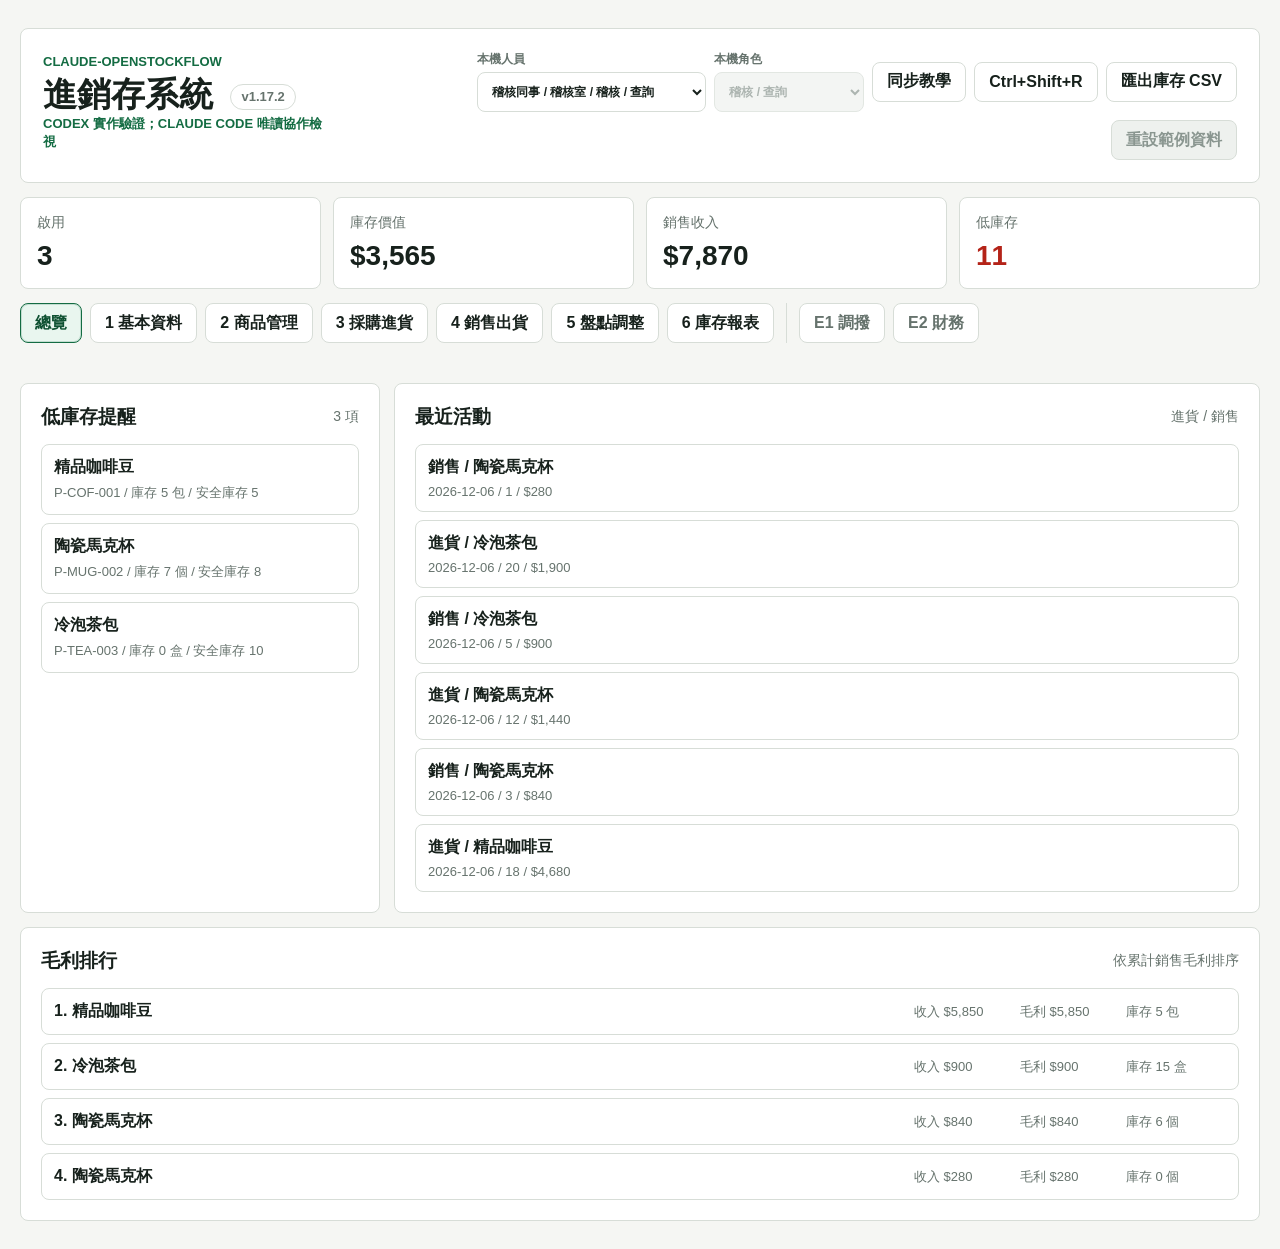
==== commit 15c0a1d5: "Rename: OpenStockFlow → Claude-OpenStockFlow (字串/文件) / ClaudeOpenStockFlow (JS 識別字) JS 識別字無法含連字號，故全域" ====
--- a/index.html
+++ b/index.html
@@ -3,14 +3,14 @@
   <head>
     <meta charset="utf-8">
     <meta name="viewport" content="width=device-width, initial-scale=1">
-    <title>OpenStockFlow 進銷存系統</title>
+    <title>Claude-OpenStockFlow 進銷存系統</title>
     <link rel="stylesheet" href="./styles.css?v=1.17.2">
   </head>
   <body>
     <main class="app-shell">
       <header class="app-header">
         <div>
-          <p class="eyebrow">OpenStockFlow</p>
+          <p class="eyebrow">Claude-OpenStockFlow</p>
           <h1>進銷存系統 <span class="version-badge" id="app-version">v0.0.0</span></h1>
           <p class="eyebrow">Codex 實作驗證；Claude Code 唯讀協作檢視</p>
         </div>
@@ -56,7 +56,7 @@
         </article>
       </section>
 
-      <nav class="tabs" aria-label="OpenStockFlow 功能模組">
+      <nav class="tabs" aria-label="Claude-OpenStockFlow 功能模組">
         <div class="tab-group" aria-label="第一版功能">
           <button class="tab is-active" type="button" data-tab="overview">總覽</button>
           <button class="tab" type="button" data-tab="masterdata">1 基本資料</button>
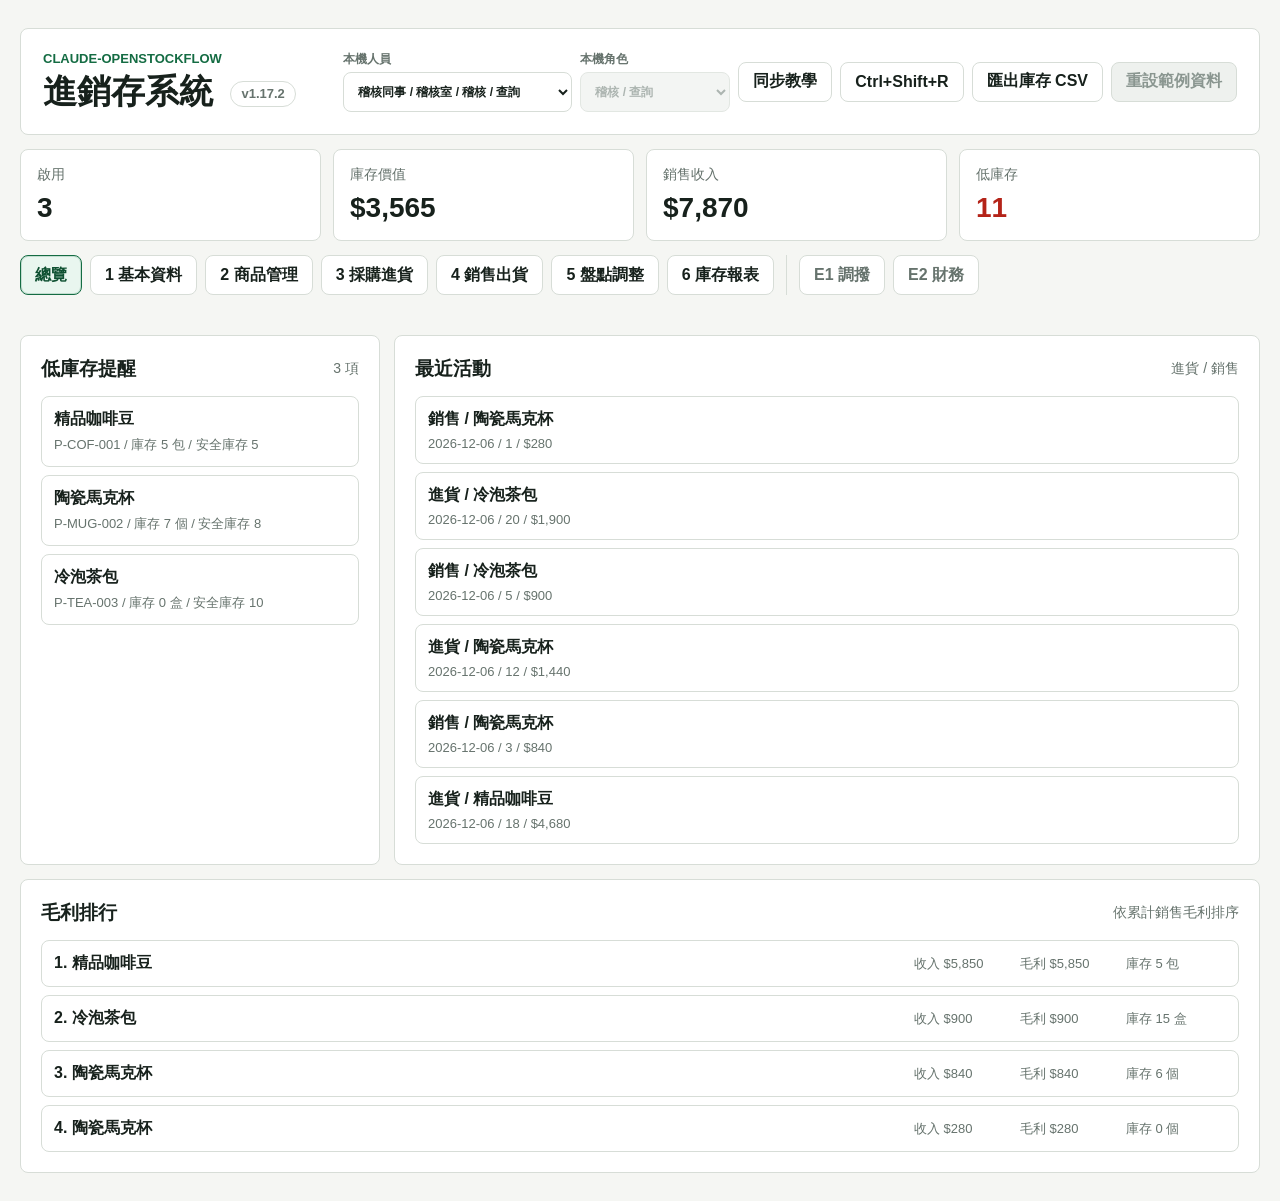
==== commit 96817bbb: "Fix: 移除遺留的 Codex/Claude Code 協作標記文字" ====
--- a/index.html
+++ b/index.html
@@ -12,7 +12,6 @@
         <div>
           <p class="eyebrow">Claude-OpenStockFlow</p>
           <h1>進銷存系統 <span class="version-badge" id="app-version">v0.0.0</span></h1>
-          <p class="eyebrow">Codex 實作驗證；Claude Code 唯讀協作檢視</p>
         </div>
         <div class="header-actions">
           <label class="role-control">
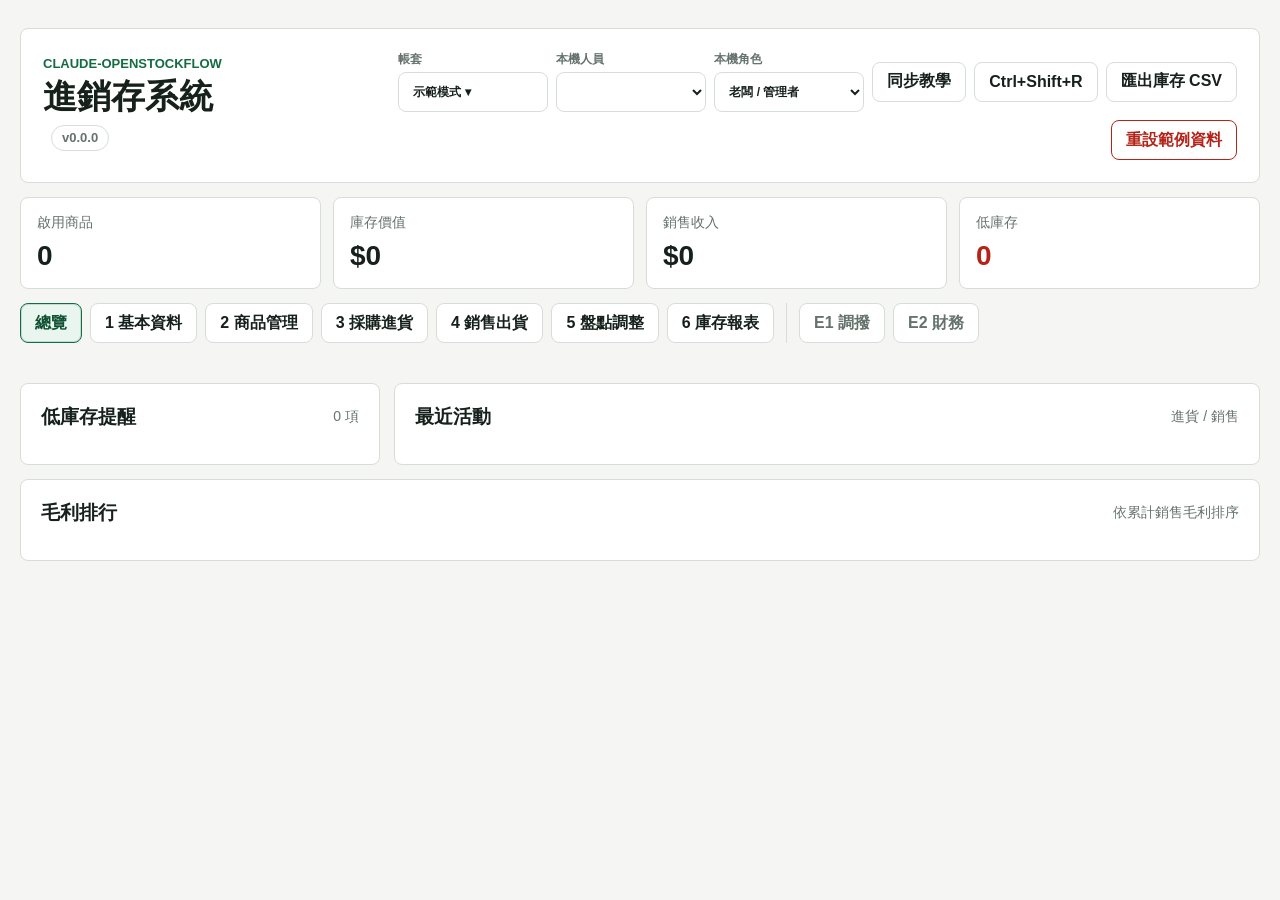
==== commit 7109842d: "Feat: 多公司帳套（方案 A）+ 示範資料全面升級 v1.18.0 - appCompany.js：公司 CRUD、localStorage key 分隔、切換時 reload、首次建立遷移舊版資" ====
--- a/index.html
+++ b/index.html
@@ -4,7 +4,7 @@
     <meta charset="utf-8">
     <meta name="viewport" content="width=device-width, initial-scale=1">
     <title>Claude-OpenStockFlow 進銷存系統</title>
-    <link rel="stylesheet" href="./styles.css?v=1.17.2">
+    <link rel="stylesheet" href="./styles.css?v=1.18.0">
   </head>
   <body>
     <main class="app-shell">
@@ -14,6 +14,10 @@
           <h1>進銷存系統 <span class="version-badge" id="app-version">v0.0.0</span></h1>
         </div>
         <div class="header-actions">
+          <label class="role-control">
+            <span>帳套</span>
+            <button class="button-secondary company-switch-btn" id="company-switch-button" type="button" onclick="showCompanyModal()"><span id="company-display">示範模式</span> ▾</button>
+          </label>
           <label class="role-control">
             <span>本機人員</span>
             <select id="employee-select" aria-label="本機人員"></select>
@@ -703,10 +707,31 @@
 
     </main>
 
+    <!-- 公司帳套管理 Modal -->
+    <div class="company-modal-overlay" id="company-modal" hidden>
+      <div class="company-modal-box">
+        <div class="company-modal-head">
+          <h3>公司帳套管理</h3>
+          <button class="company-modal-close" type="button" onclick="hideCompanyModal()" aria-label="關閉">×</button>
+        </div>
+        <div class="company-modal-body">
+          <div id="company-list"></div>
+          <hr class="company-divider">
+          <h4>新增公司帳套</h4>
+          <div class="company-form-row">
+            <input type="text" id="new-company-name" placeholder="公司名稱（必填）" maxlength="40" style="flex:2">
+            <input type="text" id="new-company-code" placeholder="代碼（選填，英數）" maxlength="10" style="flex:1">
+            <button class="button-primary" type="button" onclick="handleCreateCompany()">建立並切換</button>
+          </div>
+          <p class="company-hint">建立後頁面重新載入，舊帳套資料不受影響。首次建立時，示範模式的資料會遷移至此帳套。</p>
+        </div>
+      </div>
+    </div>
+
     <script>
     /* ── Script loader ── 升版只需改這一處 ── */
     (function () {
-      var V = "1.17.2";
+      var V = "1.18.0";
       var files = [
         "core/inventoryUtils", "core/inventoryModelsMaster", "core/inventoryModelsFinance", "core/inventoryModels", "ui/inventoryI18n", "services/inventoryAccess",
         "services/inventoryAudit", "services/inventoryBackup", "core/inventoryReports", "ui/inventoryMasterDataUi",
@@ -715,6 +740,7 @@
         "app/appSeedData",
         "app/appFormatters", "app/appTextBaseline", "app/appDocumentUi",
         "app/appMaster", "app/appPurchases", "app/appSales", "app/appAdjustments", "app/appFinance", "app/appReports",
+        "app/appCompany",
         "app/app"
       ];
       function load(i) {
--- a/styles.css
+++ b/styles.css
@@ -851,3 +851,150 @@
     position: static;
   }
 }
+
+/* Company switcher button in header */
+.company-switch-btn {
+  min-height: 38px;
+  min-width: 120px;
+  text-align: left;
+  white-space: nowrap;
+}
+
+/* Company modal overlay */
+.company-modal-overlay {
+  position: fixed;
+  inset: 0;
+  background: rgb(0 0 0 / 0.45);
+  display: flex;
+  align-items: center;
+  justify-content: center;
+  z-index: 1000;
+}
+
+.company-modal-overlay[hidden] { display: none; }
+
+.company-modal-box {
+  background: var(--surface);
+  border: 1px solid var(--line);
+  border-radius: 10px;
+  width: min(560px, calc(100vw - 32px));
+  max-height: calc(100vh - 48px);
+  overflow-y: auto;
+  box-shadow: 0 8px 32px rgb(0 0 0 / 0.18);
+}
+
+.company-modal-head {
+  display: flex;
+  align-items: center;
+  justify-content: space-between;
+  padding: 18px 22px 14px;
+  border-bottom: 1px solid var(--line);
+}
+
+.company-modal-head h3 {
+  margin: 0;
+  font-size: 17px;
+}
+
+.company-modal-close {
+  background: none;
+  border: none;
+  font-size: 22px;
+  cursor: pointer;
+  color: var(--muted);
+  line-height: 1;
+  padding: 0 4px;
+}
+
+.company-modal-close:hover { color: var(--ink); }
+
+.company-modal-body {
+  padding: 18px 22px 22px;
+  display: grid;
+  gap: 14px;
+}
+
+.company-modal-body h4 { margin: 0; font-size: 14px; color: var(--muted); }
+
+.company-divider { border: none; border-top: 1px solid var(--line); margin: 0; }
+
+.company-item {
+  display: flex;
+  align-items: center;
+  gap: 10px;
+  padding: 10px 12px;
+  border: 1px solid var(--line);
+  border-radius: 6px;
+  margin-bottom: 8px;
+  background: var(--bg);
+}
+
+.company-item.is-active {
+  border-color: var(--green);
+  background: #e9f6ef;
+}
+
+.company-item-name {
+  flex: 1;
+  font-weight: 600;
+  font-size: 15px;
+}
+
+.company-item-code {
+  font-size: 12px;
+  color: var(--muted);
+  background: var(--line);
+  padding: 2px 7px;
+  border-radius: 4px;
+}
+
+.company-active-badge {
+  font-size: 12px;
+  font-weight: 700;
+  color: var(--green-dark);
+  background: #c3e8d4;
+  padding: 2px 8px;
+  border-radius: 4px;
+}
+
+.button-danger-sm {
+  background: none;
+  border: 1px solid var(--red);
+  color: var(--red);
+  border-radius: 6px;
+  padding: 4px 10px;
+  font-size: 12px;
+  cursor: pointer;
+}
+
+.button-danger-sm:hover { background: #fff6f5; }
+
+.company-form-row {
+  display: flex;
+  gap: 8px;
+  align-items: center;
+  flex-wrap: wrap;
+}
+
+.company-form-row input {
+  min-height: 36px;
+  border: 1px solid var(--line);
+  border-radius: 6px;
+  padding: 0 10px;
+  background: var(--bg);
+  min-width: 0;
+}
+
+.company-hint {
+  font-size: 12px;
+  color: var(--muted);
+  margin: 0;
+  line-height: 1.6;
+}
+
+.company-empty {
+  color: var(--muted);
+  font-size: 14px;
+  text-align: center;
+  padding: 12px;
+}
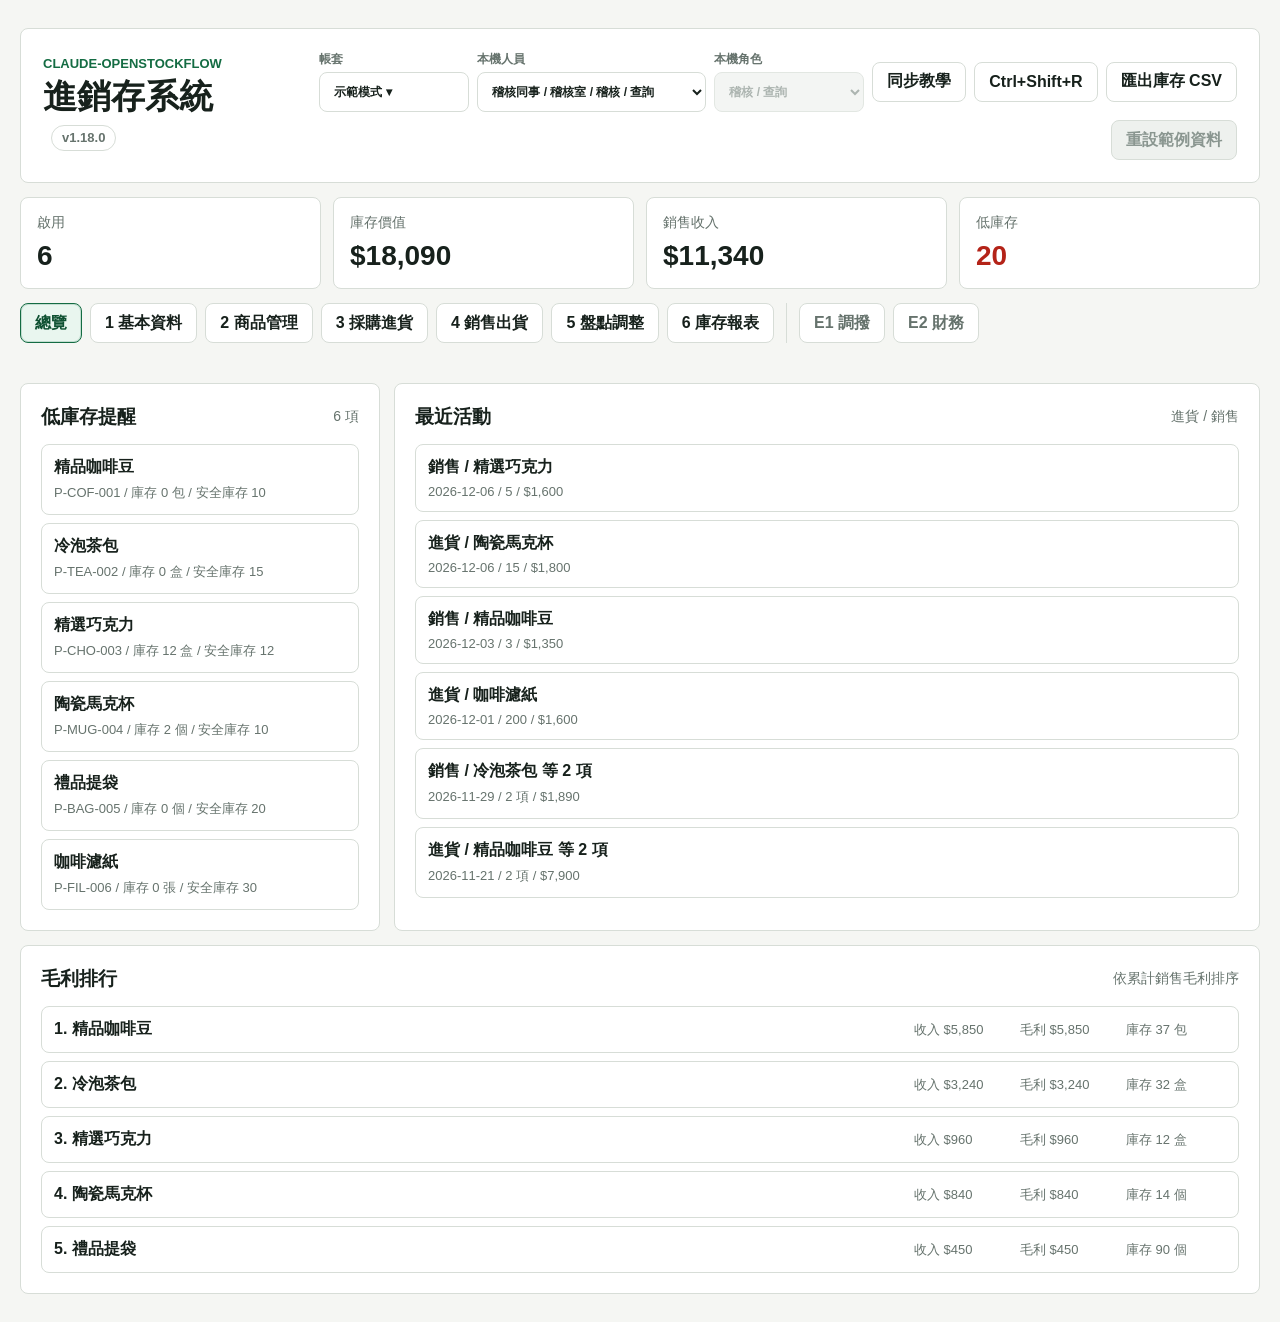
==== commit f6cae639: "Chore: script loader 補 onerror + 測試補 seed data 財務與庫存驗算 - script loader 加 s.onerror，404 時 console.err" ====
--- a/index.html
+++ b/index.html
@@ -748,6 +748,10 @@
         var s = document.createElement("script");
         s.src = "./" + files[i] + ".js?v=" + V;
         s.onload = function () { load(i + 1); };
+        s.onerror = function () {
+          console.error("[Claude-OpenStockFlow] 載入失敗：" + files[i] + ".js — 請重新整理頁面");
+          load(i + 1);
+        };
         document.body.appendChild(s);
       }
       load(0);
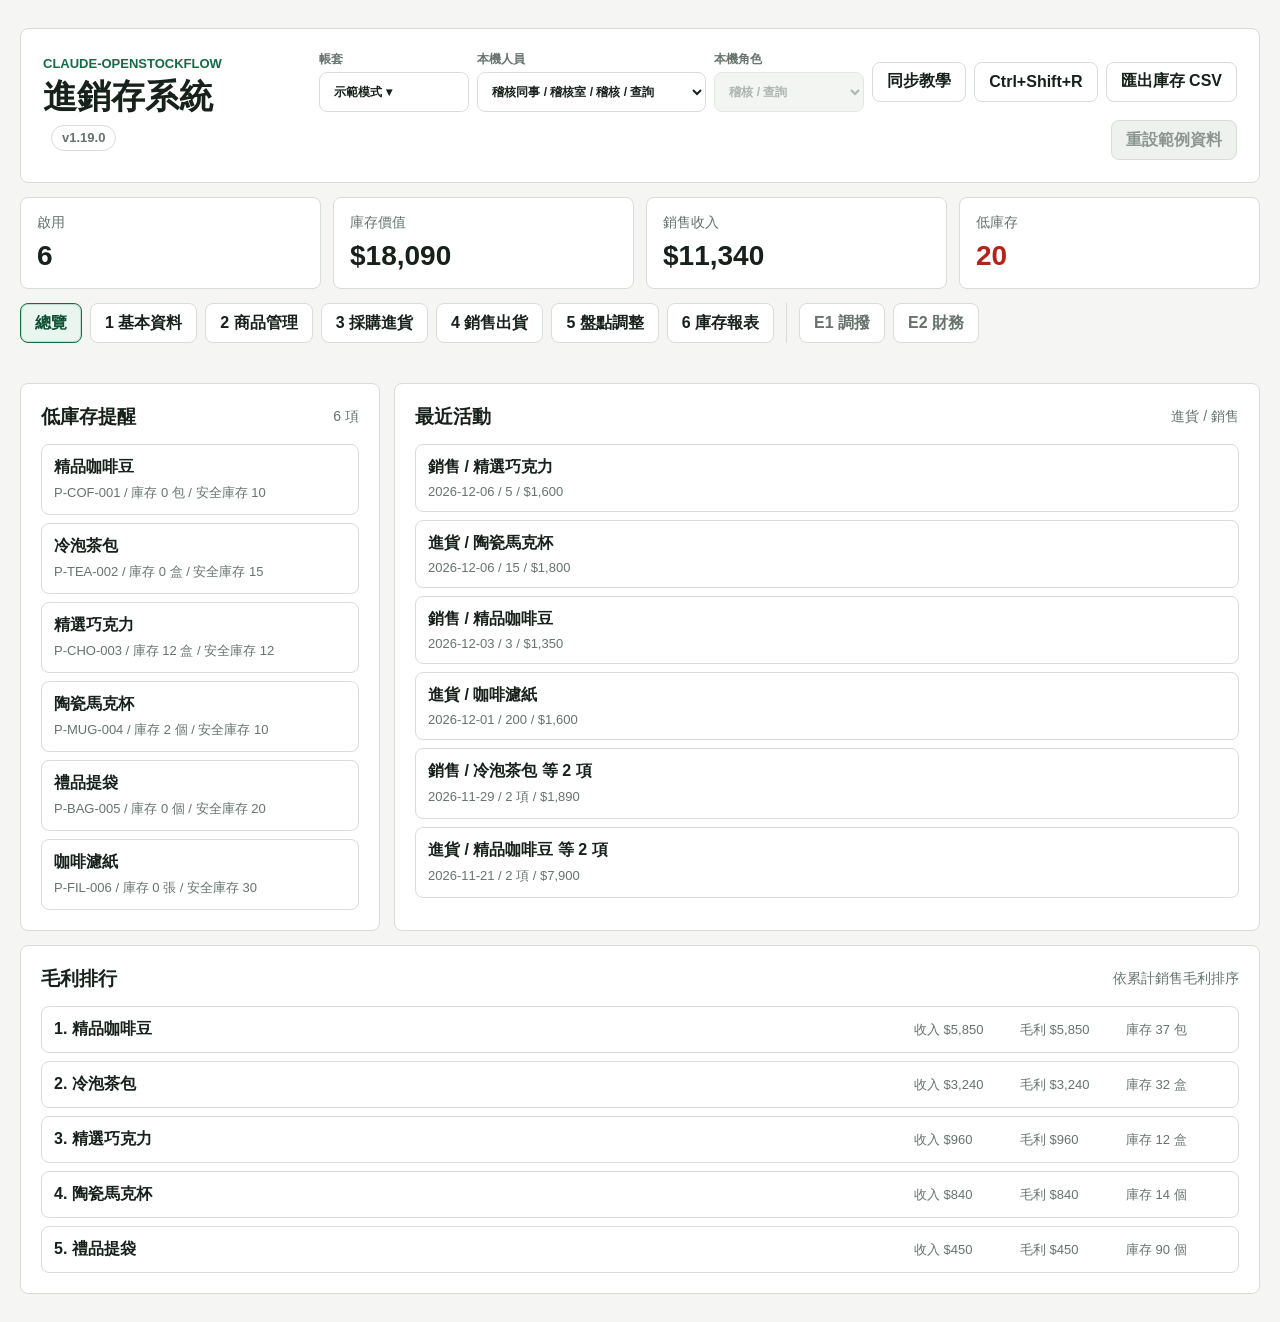
==== commit 7ff9de99: "Bump: v1.18.0 → v1.19.0（涵蓋多項 store 層 bug fix + 停用防護 + 死碼清理） 本次版本號更新涵蓋前兩次 commit（Guard/Fix）與本次 Cleanu" ====
--- a/index.html
+++ b/index.html
@@ -731,7 +731,7 @@
     <script>
     /* ── Script loader ── 升版只需改這一處 ── */
     (function () {
-      var V = "1.18.0";
+      var V = "1.19.0";
       var files = [
         "core/inventoryUtils", "core/inventoryModelsMaster", "core/inventoryModelsFinance", "core/inventoryModels", "ui/inventoryI18n", "services/inventoryAccess",
         "services/inventoryAudit", "services/inventoryBackup", "core/inventoryReports", "ui/inventoryMasterDataUi",
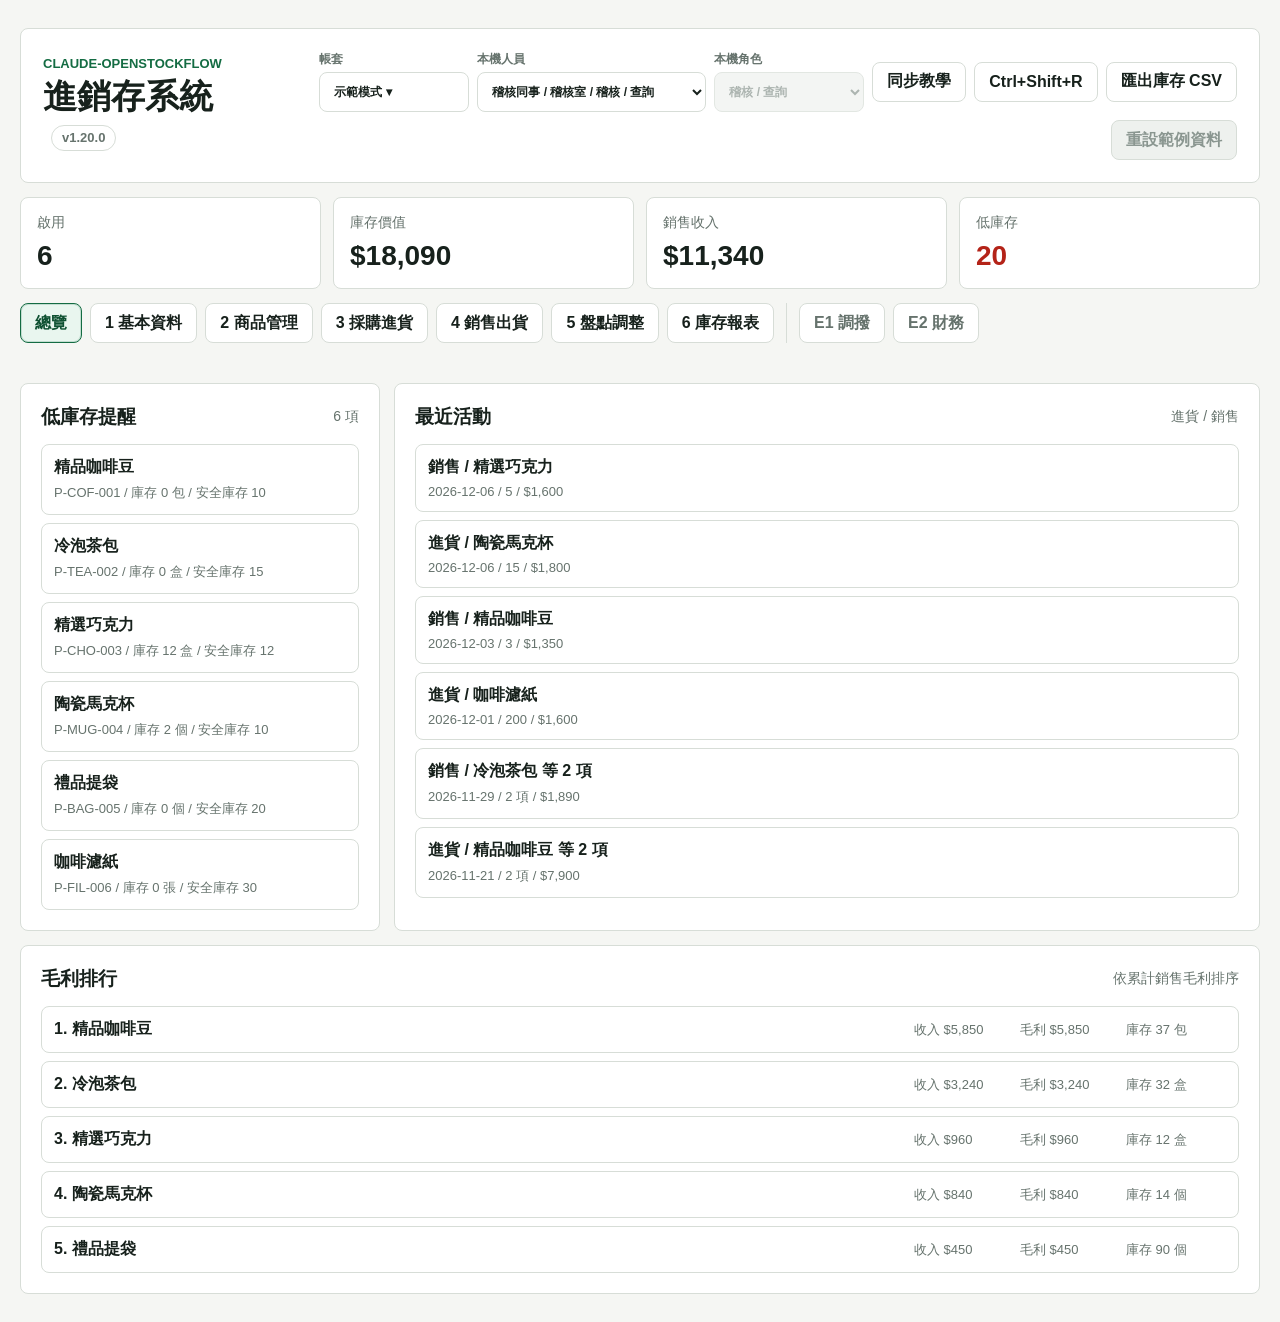
==== commit a544f489: "Bump: v1.19.0 → v1.20.0（i18n 全面覆蓋：消除所有硬編碼 UI 字串） 本版主要改善： - 補全所有 app 層模組的 t() 覆蓋（70+ 鍵值） - actions、to" ====
--- a/index.html
+++ b/index.html
@@ -731,7 +731,7 @@
     <script>
     /* ── Script loader ── 升版只需改這一處 ── */
     (function () {
-      var V = "1.19.0";
+      var V = "1.20.0";
       var files = [
         "core/inventoryUtils", "core/inventoryModelsMaster", "core/inventoryModelsFinance", "core/inventoryModels", "ui/inventoryI18n", "services/inventoryAccess",
         "services/inventoryAudit", "services/inventoryBackup", "core/inventoryReports", "ui/inventoryMasterDataUi",
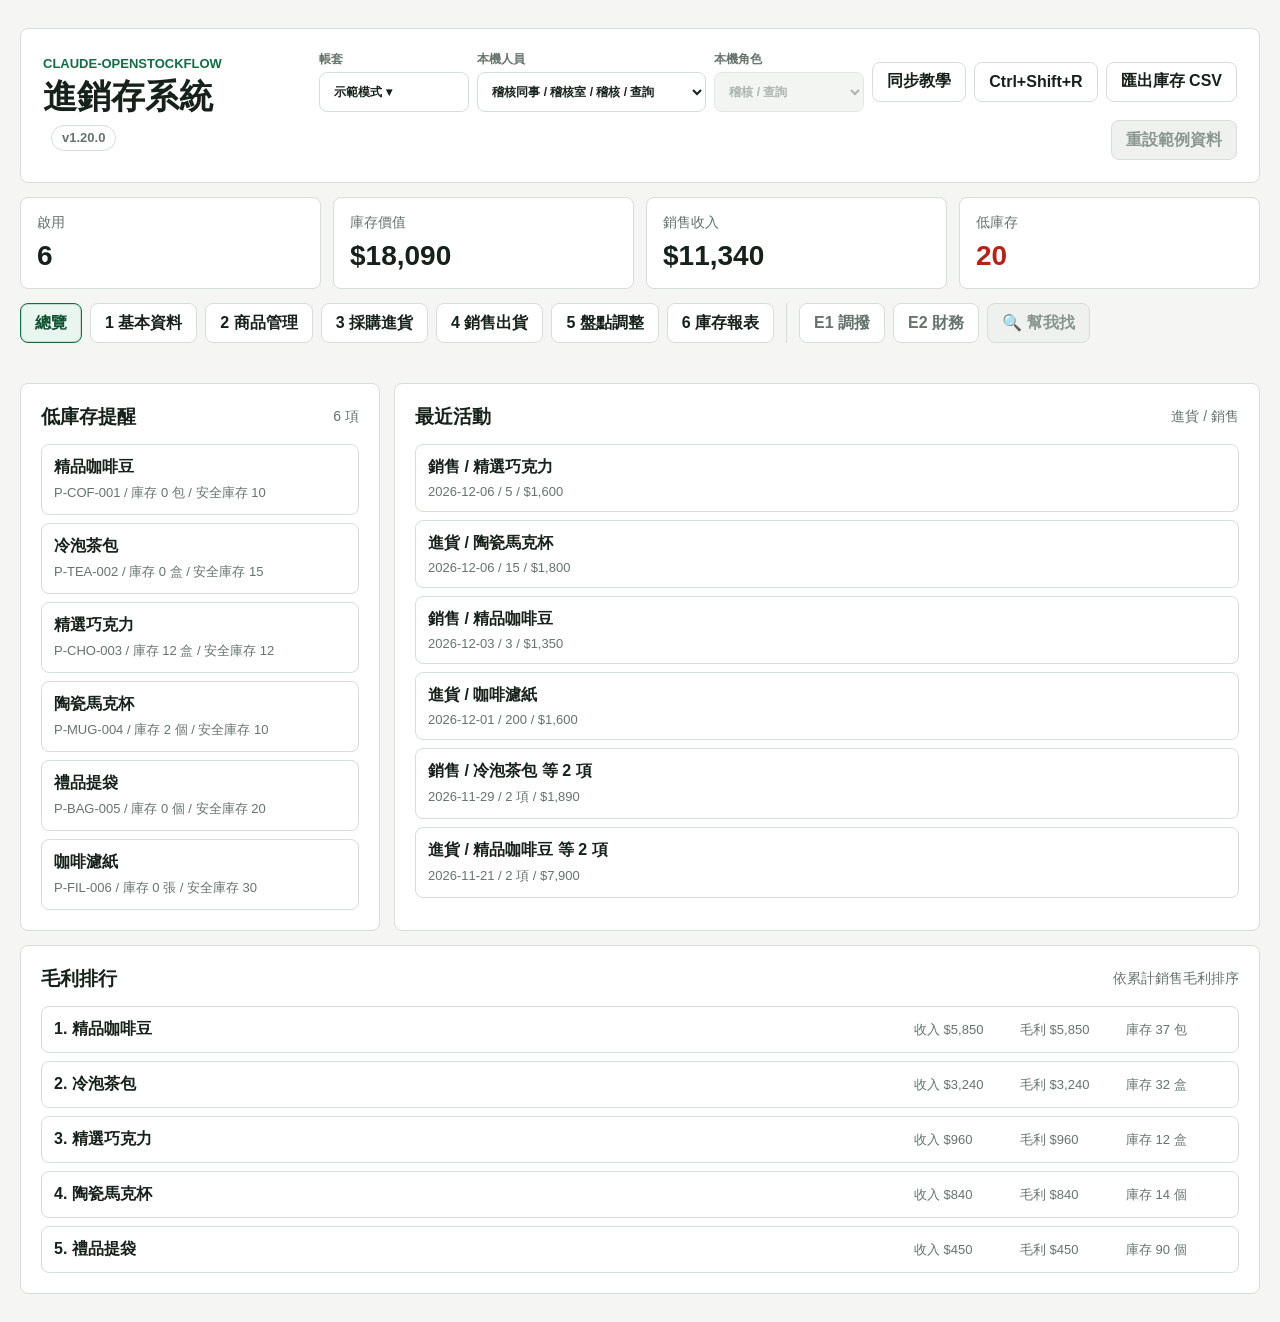
==== commit 607b1234: "Feat: 新增「幫我找」模組 — 12 條跨模組快速查詢（低庫存/逾期應收/滯銷/草稿等） Co-Authored-By: Claude Sonnet 4.6 <noreply@anthropic." ====
--- a/index.html
+++ b/index.html
@@ -72,6 +72,7 @@
         <div class="tab-group extension-tabs" aria-label="延伸模組">
           <button class="tab extension-tab" type="button" data-tab="transfers">E1 調撥</button>
           <button class="tab extension-tab" type="button" data-tab="finance">E2 財務</button>
+          <button class="tab extension-tab" type="button" data-tab="find">🔍 幫我找</button>
         </div>
       </nav>
 
@@ -679,6 +680,18 @@
         </section>
       </section>
 
+      <section class="view" data-view="find">
+        <div class="panel single-panel">
+          <div class="panel-head">
+            <h2>幫我找</h2>
+            <input id="find-query" type="search" placeholder="例：低庫存、沒收錢、賣不出去…">
+            <span id="find-result-count"></span>
+          </div>
+          <div id="find-chips" class="find-chips-container"></div>
+          <div id="find-results" class="record-list"></div>
+        </div>
+      </section>
+
       <section class="view" data-view="learning">
         <section class="learning-shell">
           <aside class="learning-sidebar panel" aria-label="同步教學章節">
@@ -740,7 +753,7 @@
         "app/appSeedData",
         "app/appFormatters", "app/appTextBaseline", "app/appDocumentUi",
         "app/appMaster", "app/appPurchases", "app/appSales", "app/appAdjustments", "app/appFinance", "app/appReports",
-        "app/appCompany",
+        "app/appCompany", "app/appFind",
         "app/app"
       ];
       function load(i) {
--- a/styles.css
+++ b/styles.css
@@ -998,3 +998,38 @@
   text-align: center;
   padding: 12px;
 }
+
+/* ── 幫我找 ─────────────────────────────────────────────────────────────── */
+.find-chips-container {
+  display: flex;
+  flex-direction: column;
+  gap: 8px;
+  padding: 12px 0;
+  border-bottom: 1px solid var(--border);
+  margin-bottom: 12px;
+}
+.find-row {
+  display: flex;
+  flex-wrap: wrap;
+  align-items: center;
+  gap: 6px;
+}
+.find-cat-label {
+  font-size: 0.75rem;
+  font-weight: 600;
+  color: var(--text-muted, #888);
+  min-width: 72px;
+  flex-shrink: 0;
+}
+.find-chip {
+  padding: 4px 12px;
+  border-radius: 999px;
+  border: 1px solid var(--border);
+  background: var(--bg-card, #fff);
+  color: var(--text);
+  font-size: 0.82rem;
+  cursor: pointer;
+  transition: background 0.15s, border-color 0.15s, color 0.15s;
+}
+.find-chip:hover { border-color: var(--accent); color: var(--accent); }
+.find-chip.is-active { background: var(--accent); border-color: var(--accent); color: #fff; font-weight: 600; }
